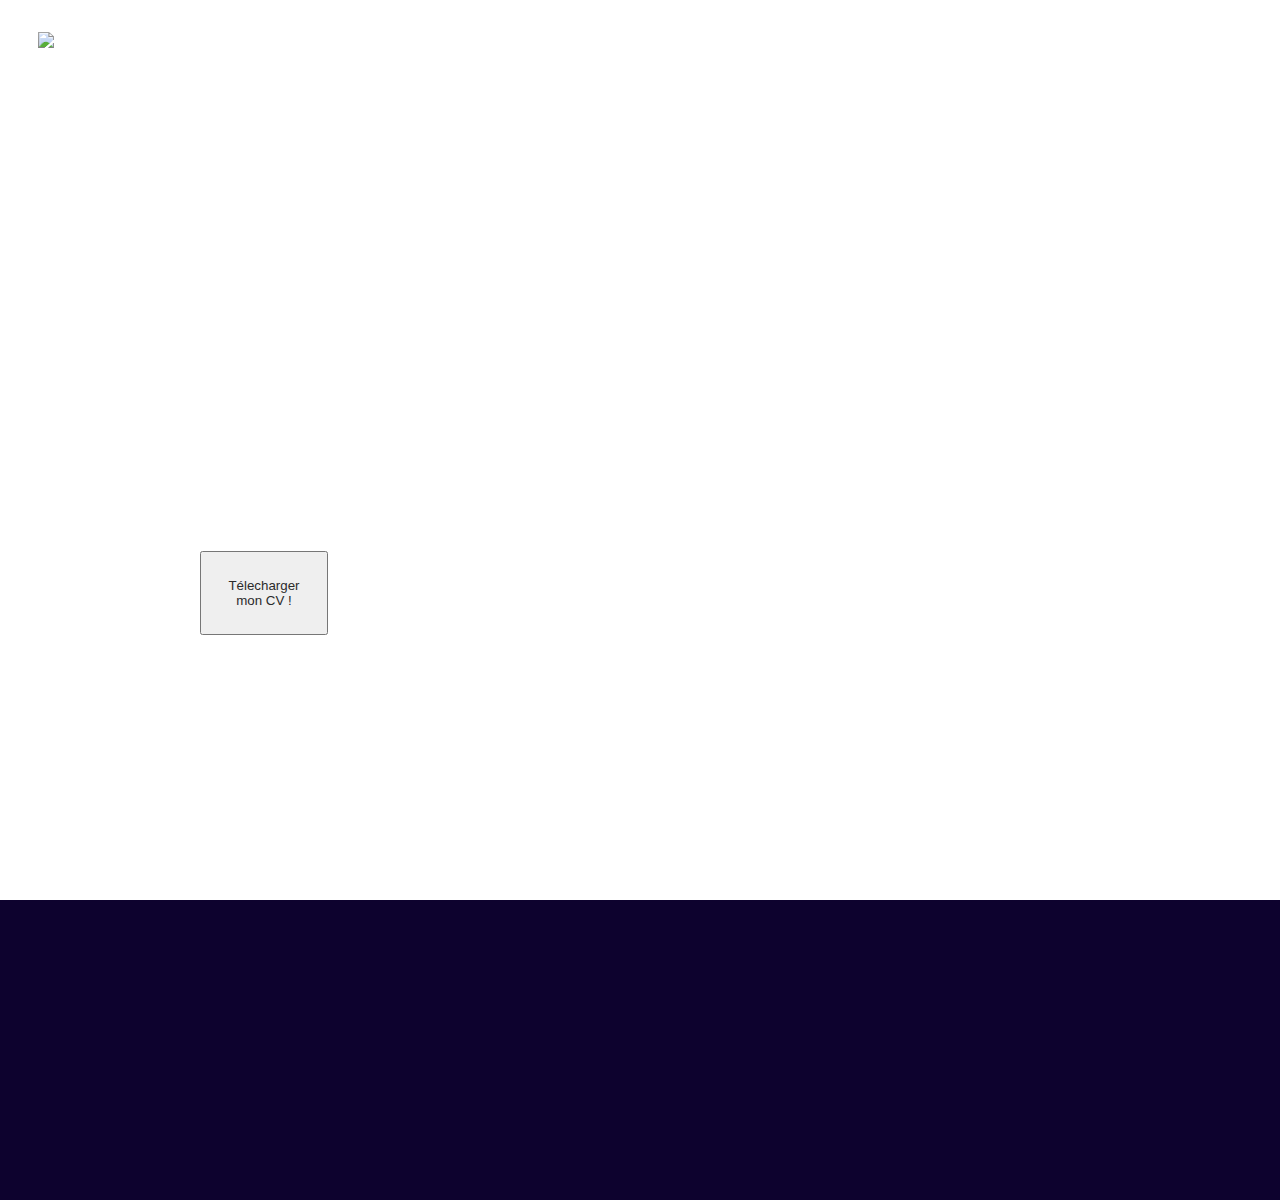
==== index.html @ 8dc13aeb "Premier commit création de la première section" ====
<!DOCTYPE html>
<html lang="en">
<head>
    <meta charset="UTF-8">
    <title>Namakan Portofolio</title>
    <link rel="stylesheet" href="style.css"/>
</head>
<body>
    <header>
        <nav class="navbar">
            <img src="Public/LogoName.svg" class="LOGO"> </a>
            <div class="navlink">
                <ul>
                    <li><a href="#" class="">Accueil</a></li>
                    <li><a href="#Competences" class="">Compétences</a></li>
                    <li><a href="#Parcours" class="">Parcours</a></li>
                    <li><a href="#" class="">Contact</a></li>

                </ul>

            </div>
            <img src="Public/suite.png" alt="menu hamb" class="menu-ham">
        </nav>
    </header>
    <div class="container">
        <div class="Presentation">
            <h2>Namakan</h2>
            <h1>MAGASSOUBA</h1>
            <p>Passionée par le Digital et le dessin, je suis vers les Web Design ou de communication
                    cela me permettrait de concilier mes deux vocations tout en acquérant de l’expérience
                    professionnelle.
            </p>
            <button> <a href="img/Cv design.pdf"> Télecharger mon CV !</a> </button>
        </div>
    </div>
    <div class="part2">

    </div>

</body>
</html>
---- style.css ----
@import url('https://fonts.googleapis.com/css2?family=Roboto:wght@100;300;400;500;700&display=swap');

@font-face {
    font-family: 'Adlinnaka';
    src: url('font/Adlinnaka-BoldDemo.woff2') format('woff2'),
    url('font/Adlinnaka-BoldDemo.woff') format('woff');
    font-weight: bold;
    font-style: normal;
    font-display: swap;
}

:root{
    font-size: 16px;
    scroll-behavior: smooth;
}


*{
    margin: 0;
    padding: 0;
    text-decoration: none;
    list-style: none;
    color:#2B2B2B;
}


/* BLOC DU HEADER */


header {
    width: 100vw;
}

.navbar	{

    padding: 18px;
    display: flex;
    align-items: center;
    justify-content: space-between;
    width: 100%;
    box-sizing: border-box;
    font-family: 'Roboto', sans-serif;
    position: fixed;

}

.navbar img {

    height: 4.5vh;
    margin-left: 20px;
}

.navbar a {
    color:white;
}

.navbar .navlink ul {
    display: flex;
    color: white;
    margin-right: 60px;
}


.navbar .navlink ul li {
    display: flex;
    margin: 25px;
    font-size: 1.01em;
}

.navbar .navlink ul li :hover {
    text-decoration: none;
    text-decoration:underline;
}


.navbar .menu-ham {
    display: none
}

@media screen and (max-width:1000px) {

    .navbar .menu-ham {
        display: block;
        width: 36px;
        height: 38px;
    }

    .navlink{
        display: none;
    }
}

.container {
    background-image:url("Public/Background.svg") ;
    background-size: cover;
    height: 100vh;
    width: 100vw;
}

.container .Presentation {
    display: flex;
    flex-direction: column;
    padding-top: 290px;
    padding-left: 200px;
}

.container .Presentation button{
    width: 10vw;
}


.container .Presentation h2{
    font-family: Futura ;
    font-weight: initial;
    font-size: 50px;
    color: white;

}

.container .Presentation h1{
    font-family: Adlinnaka ;
    font-size: 50px;
    color: white;
    margin-top: 10px;



}

.container .Presentation p{
    font-family: "Helvetica Neue";
    font-size: 20px;
    color: white;
    width:30vw ;
    text-align: justify;
    margin-top: 20px;
}

.container .Presentation button {
    padding: 25px;
}
.part2 {
    height: 300px;
    background-color: #0D022E;
}
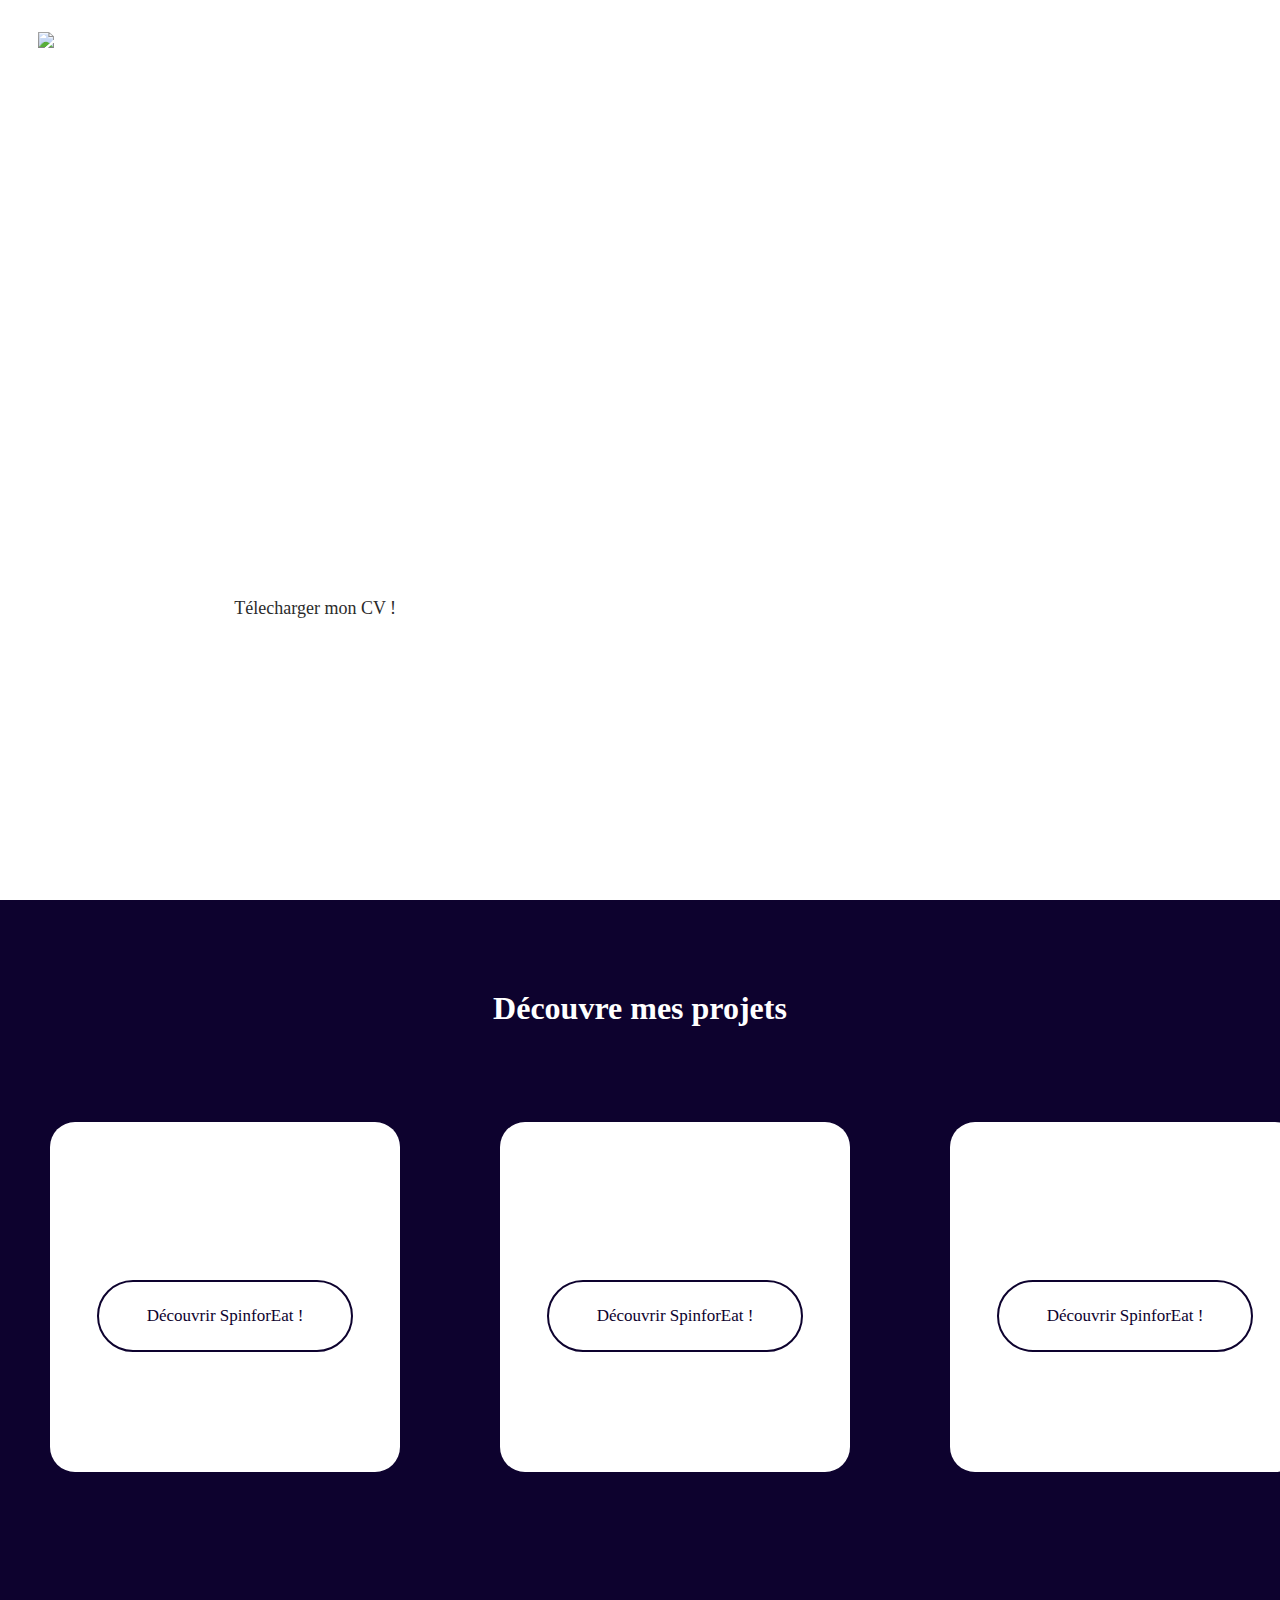
==== commit 0d3ee762: "Avancement de la section mes projets" ====
--- a/index.html
+++ b/index.html
@@ -15,7 +15,6 @@
                     <li><a href="#Competences" class="">Compétences</a></li>
                     <li><a href="#Parcours" class="">Parcours</a></li>
                     <li><a href="#" class="">Contact</a></li>
-
                 </ul>
 
             </div>
@@ -33,9 +32,47 @@
             <button> <a href="img/Cv design.pdf"> Télecharger mon CV !</a> </button>
         </div>
     </div>
-    <div class="part2">
+    <div class="Projet">
 
-    </div>
+        <h1>Découvre mes projets</h1>
+        <div class="listeProjet">
+
+            <div class="spinforeat">
+                <div class="case">
+                    <div class="img">
+                        <img src="Public/Spin.png" alt="">
+                    </div>
+                    <button> <a href="img/xx.pdf"> Découvrir SpinforEat !</a> </button>
+                </div>
+            </div>
+
+            <div class="spinforeat">
+                <div class="case">
+                    <div class="img">
+                        <img src="Public/Spin.png" alt="">
+                    </div>
+                    <button> <a href="img/xx.pdf"> Découvrir SpinforEat !</a> </button>
+                </div>
+            </div>
+
+            <div class="spinforeat">
+                <div class="case">
+                    <div class="img">
+                        <img src="Public/Spin.png" alt="">
+                    </div>
+                    <button> <a href="img/xx.pdf"> Découvrir SpinforEat !</a> </button>
+                </div>
+            </div>
+
+            <div class="spinforeat">
+                <div class="case">
+                    <div class="img">
+                        <img src="Public/Spin.png" alt="">
+                    </div>
+                    <button> <a href="img/xx.pdf"> Découvrir SpinforEat !</a> </button>
+                </div>
+            </div>
+        </div>
 
 </body>
 </html>--- a/style.css
+++ b/style.css
@@ -104,13 +104,10 @@
     padding-left: 200px;
 }
 
-.container .Presentation button{
-    width: 10vw;
-}
 
 
 .container .Presentation h2{
-    font-family: Futura ;
+    font-family: Futura-medium ;
     font-weight: initial;
     font-size: 50px;
     color: white;
@@ -123,8 +120,6 @@
     color: white;
     margin-top: 10px;
 
-
-
 }
 
 .container .Presentation p{
@@ -136,10 +131,82 @@
     margin-top: 20px;
 }
 
-.container .Presentation button {
+.container .Presentation button{
+    margin-top: 2%;
+    width: 18vw;
+    border-radius: 38px;
+    border: none;
     padding: 25px;
-}
-.part2 {
-    height: 300px;
+    font-size: 18px;
+    font-family: Futura-medium;
+    background-color: white;
+}
+
+.Projet {
+
+    height: 80vh;
     background-color: #0D022E;
+    display: flex;
+    flex-direction: column;
+    padding-top: 7%;
+}
+
+
+.Projet h1 {
+    display: flex;
+    align-self: center;
+    font-family: Adlinnaka;
+    color: white;
+    padding-bottom: 2%;
+}
+
+.Projet .listeProjet .spinforeat{
+
+    display: flex;
+    flex-direction: column;
+    justify-content: center;
+    padding-top: 20px;
+    margin: 50px;
+}
+
+.Projet .listeProjet .spinforeat img {
+    width: 130px;
+}
+
+.Projet .listeProjet .spinforeat .case{
+    display: flex;
+    flex-direction: column;
+    align-items: center;
+    justify-content: center;
+    width: 350px;
+    height:350px;
+    background-color: white;
+    border-radius: 25px;
+
+}
+
+.Projet .listeProjet .spinforeat button {
+    margin-top: 1%;
+    width: 20vw;
+    border-radius: 38px;
+    border: none;
+    padding: 12px;
+    height: 8vh;
+    font-size: 17px;
+    font-family: "Futura-medium";
+    border: solid 2px #0D022E;
+    background-color: transparent;
+    color: white;
+    margin-top: 20px;
+}
+
+.Projet  a {
+    color: #0D022E;
+}
+
+.Projet .listeProjet {
+    display: flex;
+    flex-direction: row;
+    overflow-x: scroll;
+
 }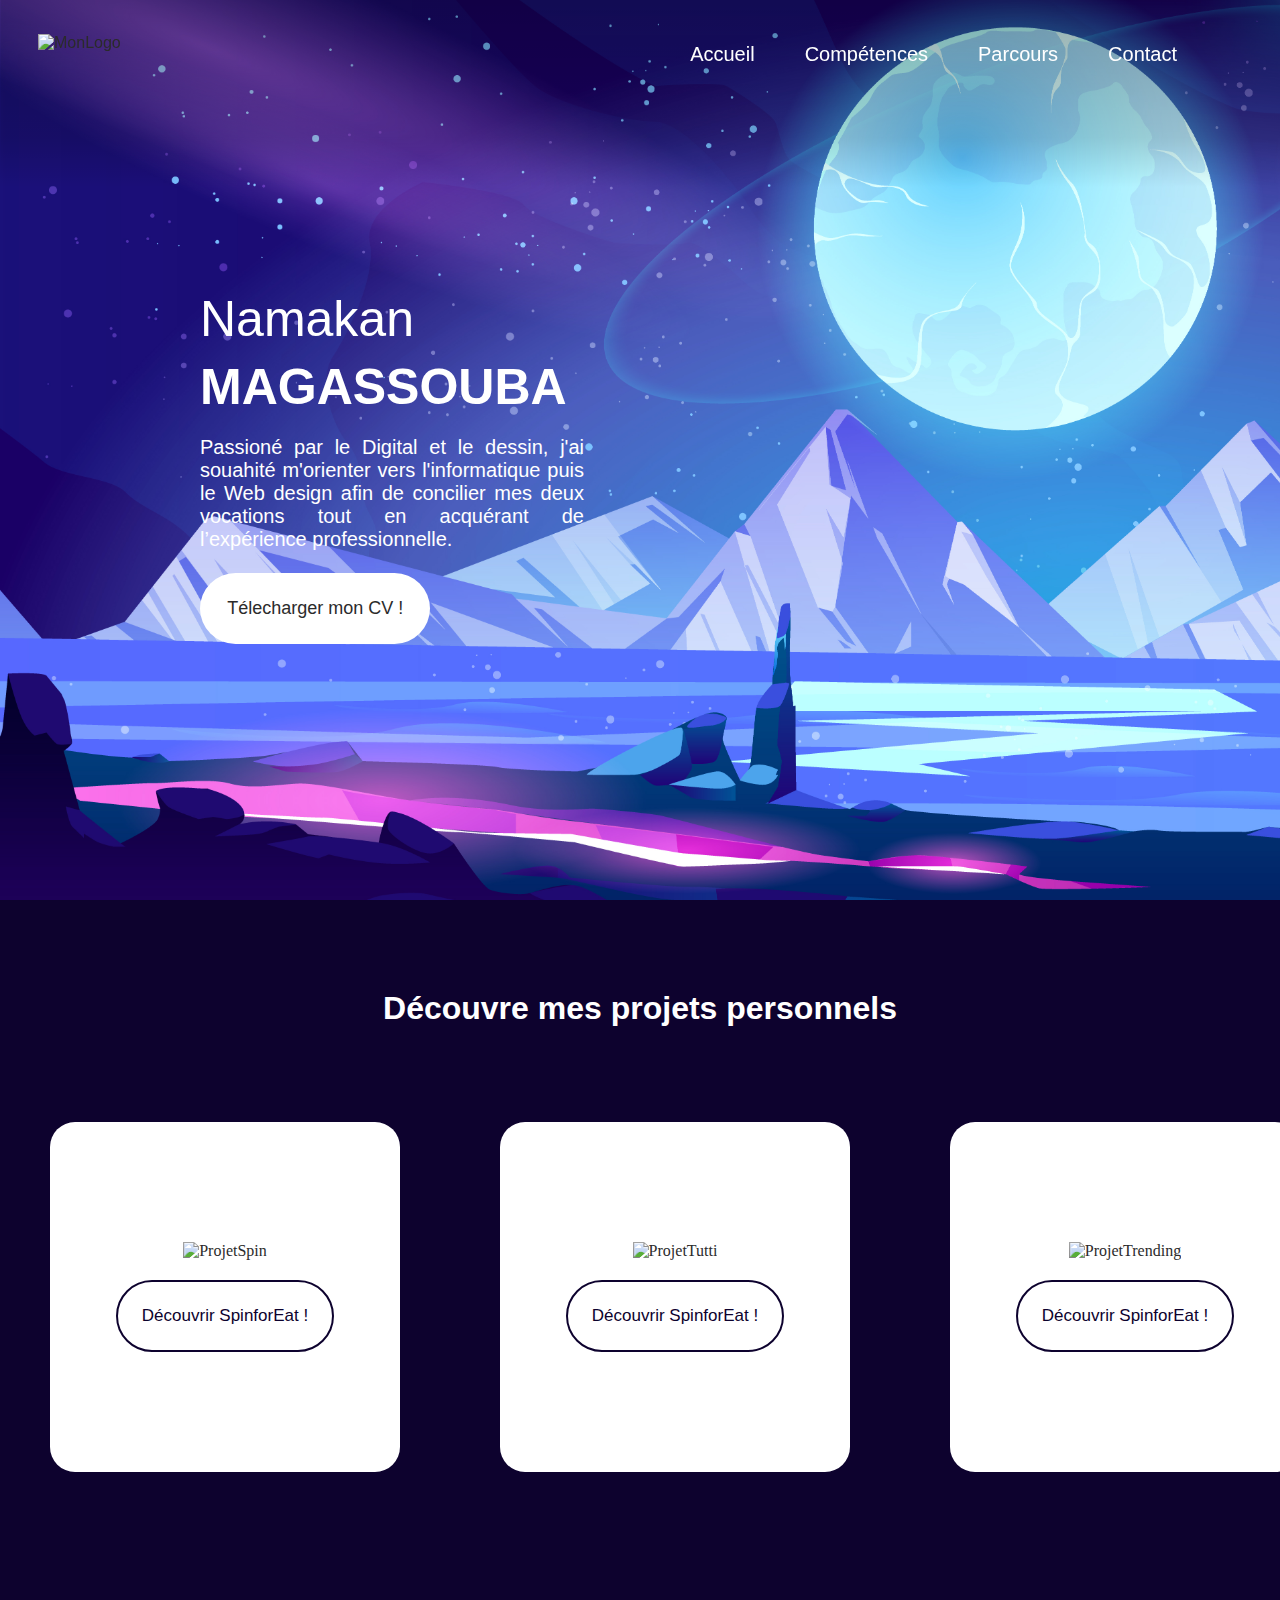
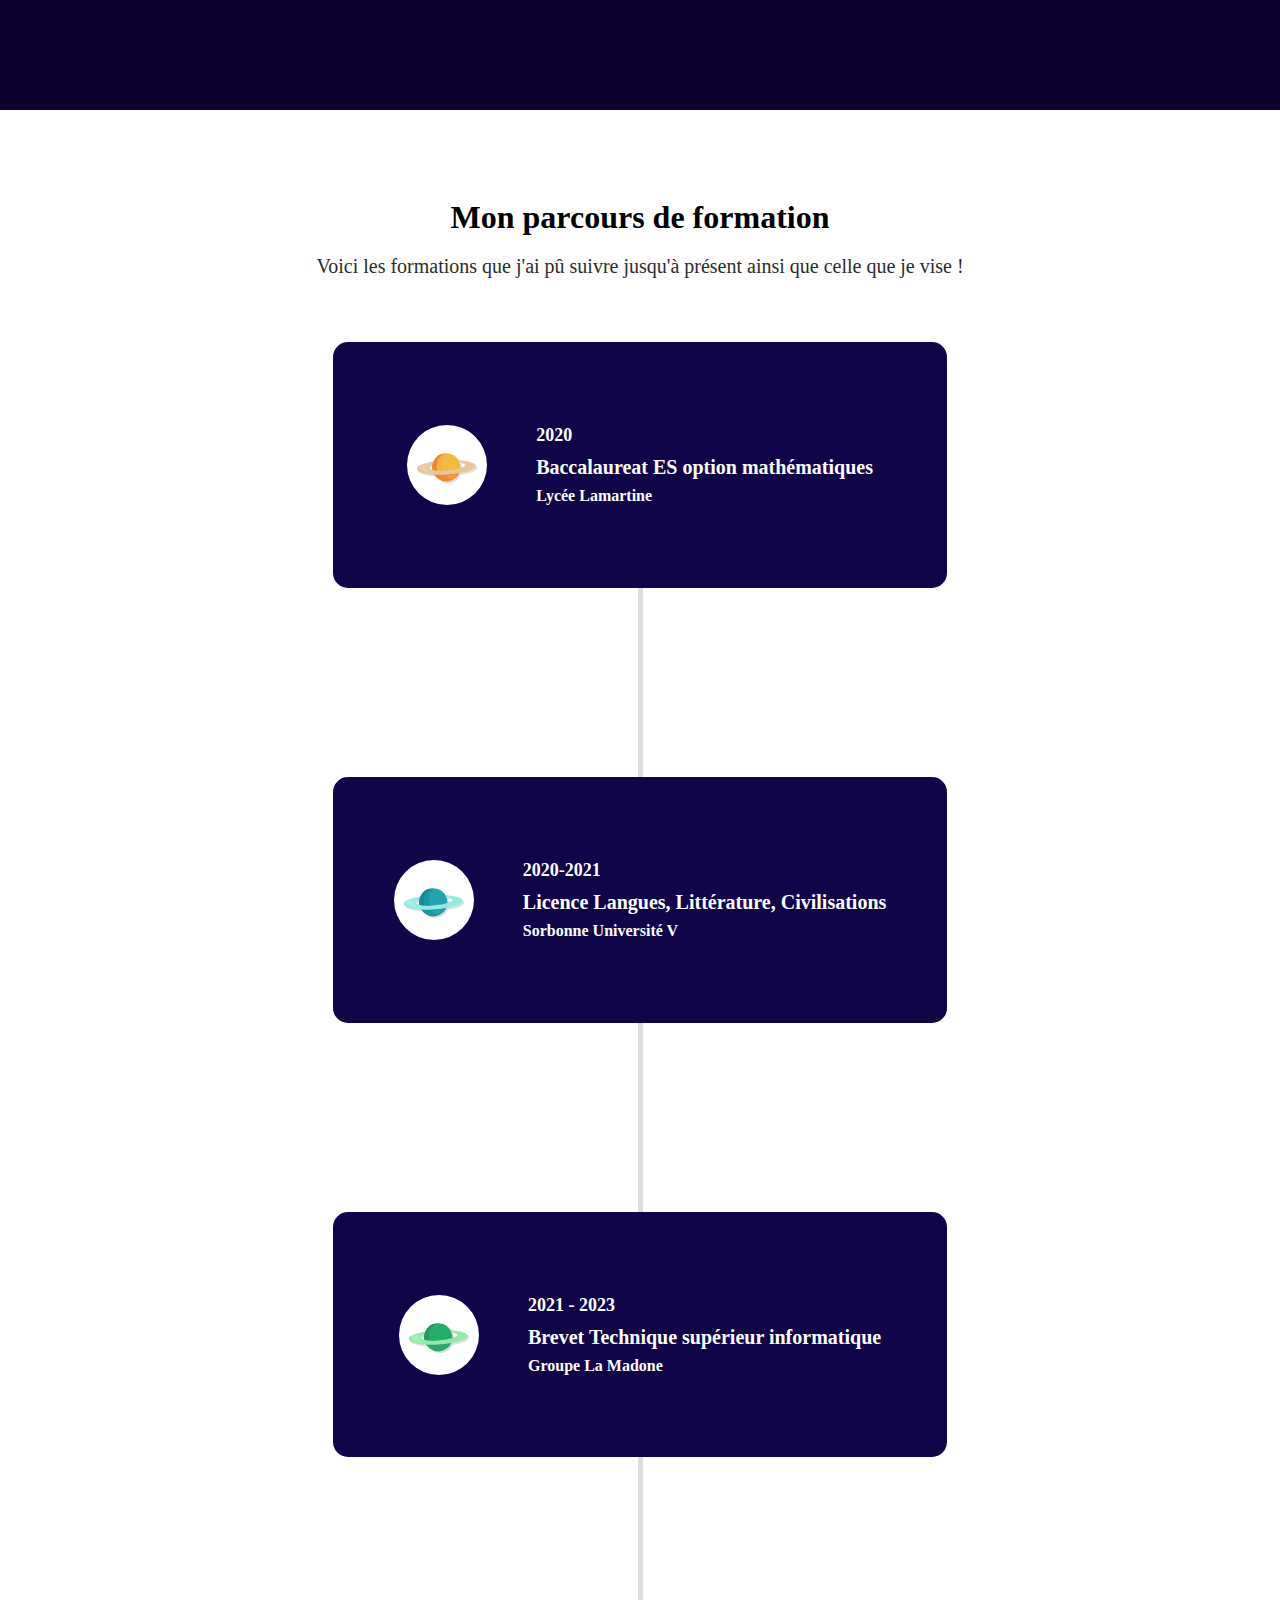
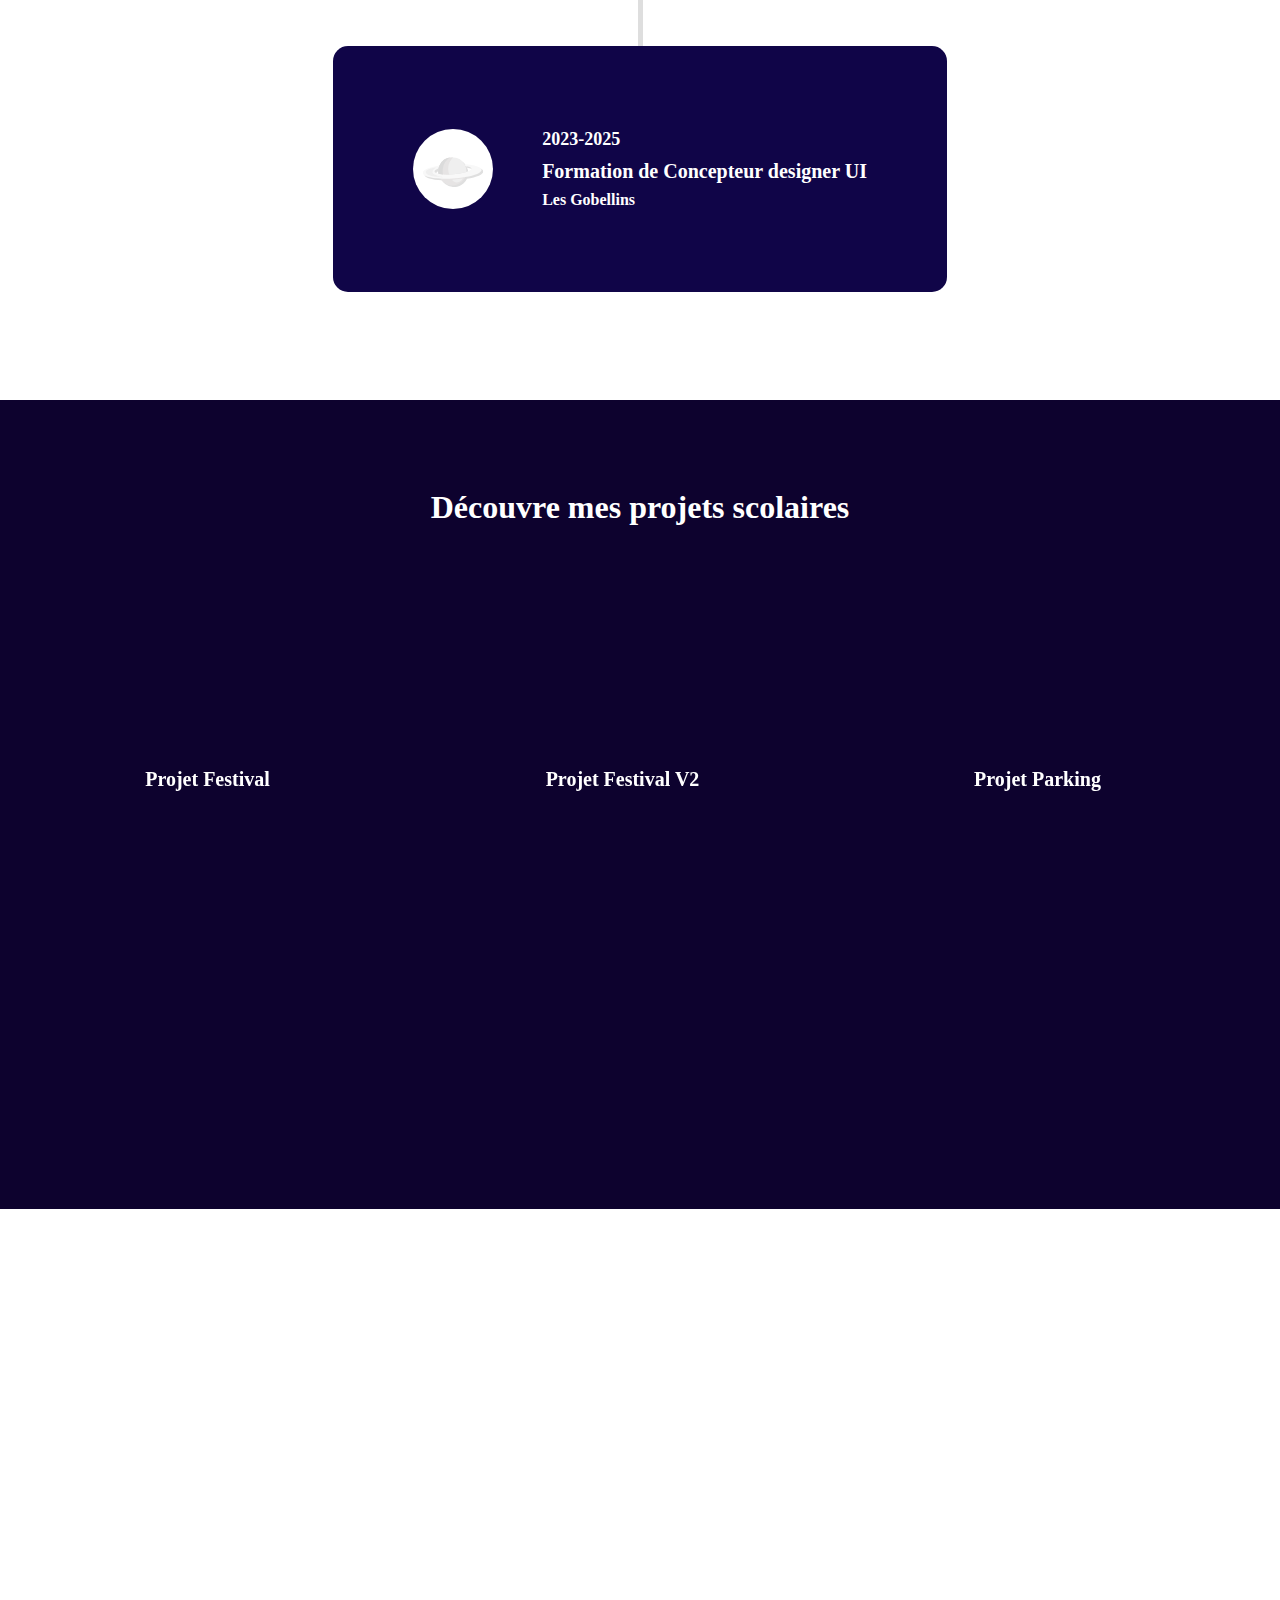
==== commit 5f489a36: "Creation section mes projets scolaires (bug header)" ====
--- a/index.html
+++ b/index.html
@@ -4,75 +4,189 @@
     <meta charset="UTF-8">
     <title>Namakan Portofolio</title>
     <link rel="stylesheet" href="style.css"/>
+    <link rel="icon" type="image/svg" href="Public/LogoOnglet.svg" />
+
 </head>
+
+
 <body>
     <header>
         <nav class="navbar">
-            <img src="Public/LogoName.svg" class="LOGO"> </a>
+            <img src="Public/LogoName.svg" class="LOGO" alt="MonLogo">
             <div class="navlink">
                 <ul>
                     <li><a href="#" class="">Accueil</a></li>
-                    <li><a href="#Competences" class="">Compétences</a></li>
+                    <li><a href="#" class="">Compétences</a></li>
                     <li><a href="#Parcours" class="">Parcours</a></li>
                     <li><a href="#" class="">Contact</a></li>
                 </ul>
 
             </div>
-            <img src="Public/suite.png" alt="menu hamb" class="menu-ham">
+            <img src="Public/Hamburger.svg" alt="menu hamb" class="menu-ham">
         </nav>
     </header>
+    <section class="banner"> </section>
+    <script type="text/javascript">
+    window.addEventListener("scroll",function(){
+        const header = document.querySelector("header");
+        header.classList.toggle("sticky",window.scrollY > 380)
+        })
+    </script>
     <div class="container">
         <div class="Presentation">
+
             <h2>Namakan</h2>
             <h1>MAGASSOUBA</h1>
-            <p>Passionée par le Digital et le dessin, je suis vers les Web Design ou de communication
-                    cela me permettrait de concilier mes deux vocations tout en acquérant de l’expérience
+            <p>Passioné par le Digital et le dessin, j'ai souahité m'orienter vers l'informatique puis le Web design
+                    afin de concilier mes deux vocations tout en acquérant de l’expérience
                     professionnelle.
             </p>
-            <button> <a href="img/Cv design.pdf"> Télecharger mon CV !</a> </button>
+            <button> <a href="#"> Télecharger mon CV !</a> </button>
         </div>
     </div>
     <div class="Projet">
 
-        <h1>Découvre mes projets</h1>
+        <h1>Découvre mes projets personnels</h1>
         <div class="listeProjet">
 
-            <div class="spinforeat">
+            <div class="whiteBox">
                 <div class="case">
                     <div class="img">
-                        <img src="Public/Spin.png" alt="">
+                        <img src="Public/Spin.png" alt="ProjetSpin">
                     </div>
-                    <button> <a href="img/xx.pdf"> Découvrir SpinforEat !</a> </button>
+                    <button onclick="window.location.href = 'https://spinforeat.com';"> Découvrir SpinforEat ! </button>
                 </div>
             </div>
 
-            <div class="spinforeat">
+            <div class="whiteBox">
                 <div class="case">
                     <div class="img">
-                        <img src="Public/Spin.png" alt="">
+                        <img src="Public/Spin.png" alt="ProjetTutti">
                     </div>
-                    <button> <a href="img/xx.pdf"> Découvrir SpinforEat !</a> </button>
+                    <button onclick="window.location.href = 'https://spinforeat.com';"> Découvrir SpinforEat ! </button>
                 </div>
             </div>
 
-            <div class="spinforeat">
+            <div class="whiteBox">
                 <div class="case">
                     <div class="img">
-                        <img src="Public/Spin.png" alt="">
+                        <img src="Public/Spin.png" alt="ProjetTrending">
                     </div>
-                    <button> <a href="img/xx.pdf"> Découvrir SpinforEat !</a> </button>
+                    <button onclick="window.location.href = 'https://spinforeat.com';"> Découvrir SpinforEat ! </button>
                 </div>
             </div>
 
-            <div class="spinforeat">
+            <div class="whiteBox">
                 <div class="case">
                     <div class="img">
-                        <img src="Public/Spin.png" alt="">
+                        <img src="Public/Spin.png" alt="ProjetOdifind">
                     </div>
-                    <button> <a href="img/xx.pdf"> Découvrir SpinforEat !</a> </button>
+                    <button onclick="window.location.href = 'https://spinforeat.com';"> Découvrir SpinforEat ! </button>
                 </div>
+            </div>
+
+            <div class="whiteBox">
+                <div class="case">
+                    <div class="img">
+                        <img src="Public/Spin.png" alt="ProjetOdifind">
+                    </div>
+                    <button onclick="window.location.href = 'https://spinforeat.com';"> Découvrir SpinforEat ! </button>
+                </div>
+            </div>
+
+
+        </div>
+    </div>
+
+    <div class="Parcours" id="Parcours">
+
+        <h1> Mon parcours de formation</h1>
+        <p> Voici les formations que j'ai pû suivre jusqu'à présent ainsi que celle que je vise !</p>
+
+        <div class="box">
+            <img src="Public/FormationA.svg" style="height: 80px" alt="BAC">
+            <div class="infos">
+                <h5>2020</h5>
+                <h3>Baccalaureat ES option mathématiques</h3>
+                <h4>Lycée Lamartine</h4>
             </div>
         </div>
 
+        <div class="ligne"></div>
+
+        <div class="box">
+            <img src="Public/FormationC.svg" style="height: 80px" alt="LLCER">
+            <div class="infos">
+                <h5>2020-2021</h5>
+                <h3>Licence Langues, Littérature, Civilisations</h3>
+                <h4>Sorbonne Université V</h4>
+            </div>
+        </div>
+
+        <div class="ligne"></div>
+
+        <div class="box">
+            <img src="Public/FormationB.svg" style="height: 80px" alt="SIO">
+            <div class="infos">
+                <h5>2021 - 2023</h5>
+                <h3>Brevet Technique supérieur informatique</h3>
+                <h4>Groupe La Madone</h4>
+            </div>
+        </div>
+
+        <div class="ligne"></div>
+
+        <div class="box">
+            <img src="Public/FormationD.svg" style="height: 80px" alt="Gobellins">
+            <div class="infos">
+                <h5>2023-2025</h5>
+                <h3>Formation de Concepteur designer UI</h3>
+                <h4>Les Gobellins</h4>
+            </div>
+        </div>
+
+    </div>
+
+    <div class="scolaire">
+
+            <h1>Découvre mes projets scolaires</h1>
+            <div class="listeProjetScolaire">
+
+                <div class="whiteBox">
+                    <div class="case">
+                        <h2>Projet Festival</h2>
+                    </div>
+                </div>
+
+                <div class="whiteBox">
+                    <div class="case">
+                        <h2>Projet Festival V2</h2>
+                    </div>
+                </div>
+
+                <div class="whiteBox">
+                    <div class="case">
+                        <h2>Projet Parking</h2>
+                    </div>
+                </div>
+
+                <div class="whiteBox">
+                    <div class="case">
+                        <h2>Projet Idea-Box</h2>
+                    </div>
+                </div>
+
+                <div class="whiteBox">
+                    <div class="case">
+                        <h2>Projet M2L</h2>
+                    </div>
+                </div>
+
+            </div>
+    </div>
+<div class="pap"></div>
+
+
+
 </body>
 </html>--- a/style.css
+++ b/style.css
@@ -14,21 +14,32 @@
     scroll-behavior: smooth;
 }
 
-
 *{
     margin: 0;
     padding: 0;
     text-decoration: none;
     list-style: none;
     color:#2B2B2B;
-}
-
-
-/* BLOC DU HEADER */
-
-
+
+}
+body {
+    cursor: url("Public/Pointer B.svg"),pointer;
+}
+
+button, a {
+    cursor: url("Public/Pointer C.svg"),pointer;
+}
 header {
     width: 100vw;
+}
+
+.sticky {
+    background-color: red;
+    height: 100px;
+
+}
+.banner {
+
 }
 
 .navbar	{
@@ -39,18 +50,19 @@
     justify-content: space-between;
     width: 100%;
     box-sizing: border-box;
-    font-family: 'Roboto', sans-serif;
+    font-family: 'Futura', sans-serif;
     position: fixed;
-
+    transition: 0.8s;
 }
 
 .navbar img {
-
     height: 4.5vh;
     margin-left: 20px;
 }
 
 .navbar a {
+    font-size: 20px;
+
     color:white;
 }
 
@@ -68,9 +80,37 @@
 }
 
 .navbar .navlink ul li :hover {
-    text-decoration: none;
-    text-decoration:underline;
-}
+
+}
+
+.sticky .navbar {
+    padding: 18px;
+    display: flex;
+    align-items: center;
+    justify-content: space-between;
+    width: 100%;
+    box-sizing: border-box;
+    font-family: 'Futura', sans-serif;
+    position: fixed;
+    transition: 0.8s;
+    background-color: #070e21;
+    z-index: 1;
+
+
+}
+
+.sticky .navbar a {
+    font-size: 20px;
+    transition: 0.9s;
+}
+
+.sticky .navbar img {
+
+    height: 4.5vh;
+    margin-left: 20px;
+}
+
+/* MENU POUR TELEPHONE */
 
 
 .navbar .menu-ham {
@@ -91,10 +131,12 @@
 }
 
 .container {
-    background-image:url("Public/Background.svg") ;
+    background-image:url("Public/Background2(bis).svg") ;
     background-size: cover;
     height: 100vh;
     width: 100vw;
+
+
 }
 
 .container .Presentation {
@@ -107,7 +149,7 @@
 
 
 .container .Presentation h2{
-    font-family: Futura-medium ;
+    font-family: Futura-medium, sans-serif ;
     font-weight: initial;
     font-size: 50px;
     color: white;
@@ -115,7 +157,7 @@
 }
 
 .container .Presentation h1{
-    font-family: Adlinnaka ;
+    font-family: 'Adlinnaka',sans-serif ;
     font-size: 50px;
     color: white;
     margin-top: 10px;
@@ -123,7 +165,7 @@
 }
 
 .container .Presentation p{
-    font-family: "Helvetica Neue";
+    font-family: "Helvetica Neue",sans-serif;
     font-size: 20px;
     color: white;
     width:30vw ;
@@ -138,7 +180,7 @@
     border: none;
     padding: 25px;
     font-size: 18px;
-    font-family: Futura-medium;
+    font-family: Futura-medium,sans-serif;
     background-color: white;
 }
 
@@ -155,12 +197,23 @@
 .Projet h1 {
     display: flex;
     align-self: center;
-    font-family: Adlinnaka;
+    font-family: Adlinnaka,sans-serif;
     color: white;
     padding-bottom: 2%;
 }
 
-.Projet .listeProjet .spinforeat{
+.Projet  a {
+    color: #0D022E;
+}
+
+.Projet .listeProjet {
+    display: flex;
+    flex-direction: row;
+    overflow-x: scroll;
+}
+
+
+.Projet .listeProjet .whiteBox{
 
     display: flex;
     flex-direction: column;
@@ -169,11 +222,11 @@
     margin: 50px;
 }
 
-.Projet .listeProjet .spinforeat img {
+.Projet .listeProjet .whiteBox img {
     width: 130px;
 }
 
-.Projet .listeProjet .spinforeat .case{
+.Projet .listeProjet .whiteBox .case{
     display: flex;
     flex-direction: column;
     align-items: center;
@@ -182,31 +235,174 @@
     height:350px;
     background-color: white;
     border-radius: 25px;
-
-}
-
-.Projet .listeProjet .spinforeat button {
-    margin-top: 1%;
-    width: 20vw;
+}
+
+.Projet .listeProjet .whiteBox .case button {
+
+    width: 17vw;
     border-radius: 38px;
-    border: none;
-    padding: 12px;
     height: 8vh;
     font-size: 17px;
-    font-family: "Futura-medium";
+    font-family: "Futura-medium",sans-serif;
     border: solid 2px #0D022E;
     background-color: transparent;
-    color: white;
+    color: #0D022E;
     margin-top: 20px;
-}
-
-.Projet  a {
+    transition-timing-function: ease-out;
+    transition: color 0.6s;
+
+}
+
+.Projet .listeProjet .whiteBox .case button:hover {
+    background-color: #0D022E;
+    transition: 0.6s;
+    width: 300px;
+    color: white;
+}
+
+
+
+.Parcours {
+    display: flex;
+    flex-direction: column;
+    align-items: center;
+    justify-items: center;
+    height: 210vh;
+    background-color: white;
+}
+
+.Parcours h1 {
+
+    align-self: center;
+    font-family: Adlinnaka;
+    color: black;
+    padding-top: 7%;
+}
+
+.Parcours p {
+    font-size: 20px;
+    font-family: "Helvetica Neue";
+    padding-top: 1.5%;
+    padding-bottom: 5%;
+}
+
+
+.Parcours img {
+
+    padding-right: 8%;
+}
+
+.Parcours .box {
+    display: flex;
+    flex-direction: row;
+    align-items: center;
+    justify-content: center;
+    width: 48vw;
+    height: 13%;
+    background-color: #100548;
+    border-radius: 15px;
+}
+
+.Parcours .box:hover {
+   background-color: #4658A3;
+}
+
+.Parcours .box h5 {
+   font-family: Adlinnaka;
+    font-size: 18px;
+    padding-bottom: 10px;
+    color: white;
+}
+
+.Parcours .box h3 {
+    font-family: Adlinnaka;
+    font-size: 20px;
+    color: white;
+    padding-bottom: 8px;
+}
+
+.Parcours .box h4 {
+    font-family: "helvetica Neue";
+    font-size: 16px;
+    color: white;
+}
+
+.Parcours .ligne {
+    width: 5px;
+    height: 10%;
+    background-color: #dedede;
+}
+
+.scolaire {
+
+    height: 80vh;
+    background-color: #0D022E;
+    display: flex;
+    flex-direction: column;
+    padding-top: 7%;
+}
+
+
+.scolaire h1 {
+    display: flex;
+    align-self: center;
+    font-family: Adlinnaka;
+    color: white;
+    padding-bottom: 2%;
+}
+
+.scolaire  a {
     color: #0D022E;
 }
 
-.Projet .listeProjet {
+.scolaire .listeProjetScolaire {
     display: flex;
     flex-direction: row;
     overflow-x: scroll;
-
+}
+
+
+.scolaire .listeProjetScolaire .whiteBox{
+
+    display: flex;
+    flex-direction: column;
+    justify-content: center;
+    padding-top: 20px;
+    margin: 50px;
+}
+
+
+
+.scolaire .listeProjetScolaire .whiteBox .case{
+    display: flex;
+    flex-direction: column;
+    align-items: center;
+    justify-content: center;
+    width: 315px;
+    height:315px;
+    background-image: url("Public/Background.svg");
+    border-radius: 100%;
+}
+
+.scolaire .listeProjetScolaire .whiteBox h2{
+    font-size: 20px;
+    color: white;
+    font-family:Futura;
+}
+
+.scolaire .listeProjetScolaire .whiteBox {
+    filter: grayscale(100%);
+    z-index: 2;
+
+}
+
+.scolaire .listeProjetScolaire :hover {
+    cursor: url("Public/Pointer C.svg"),pointer;
+    transition: 0.6s;
+    filter: none;
+    webkit-filter: grayscale(0);
+}
+
+.pap{
+    height: 1000px;
 }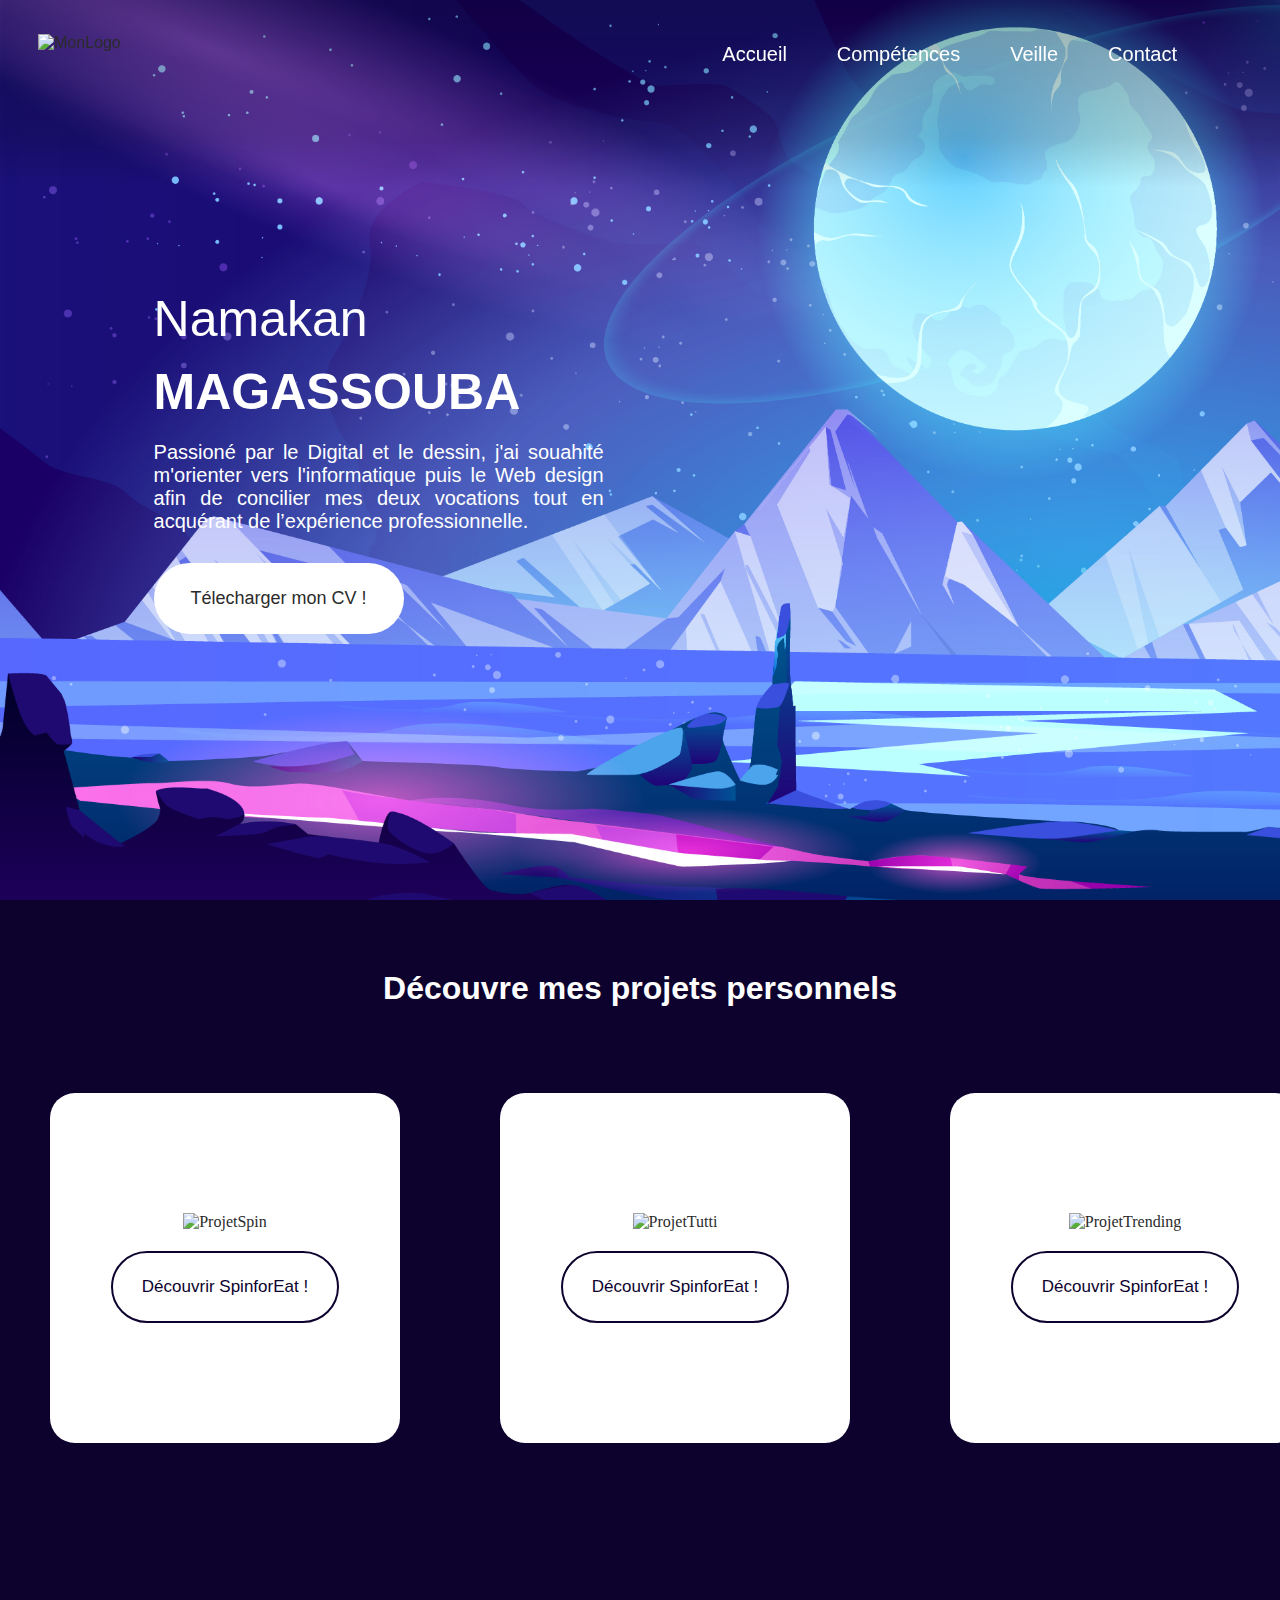
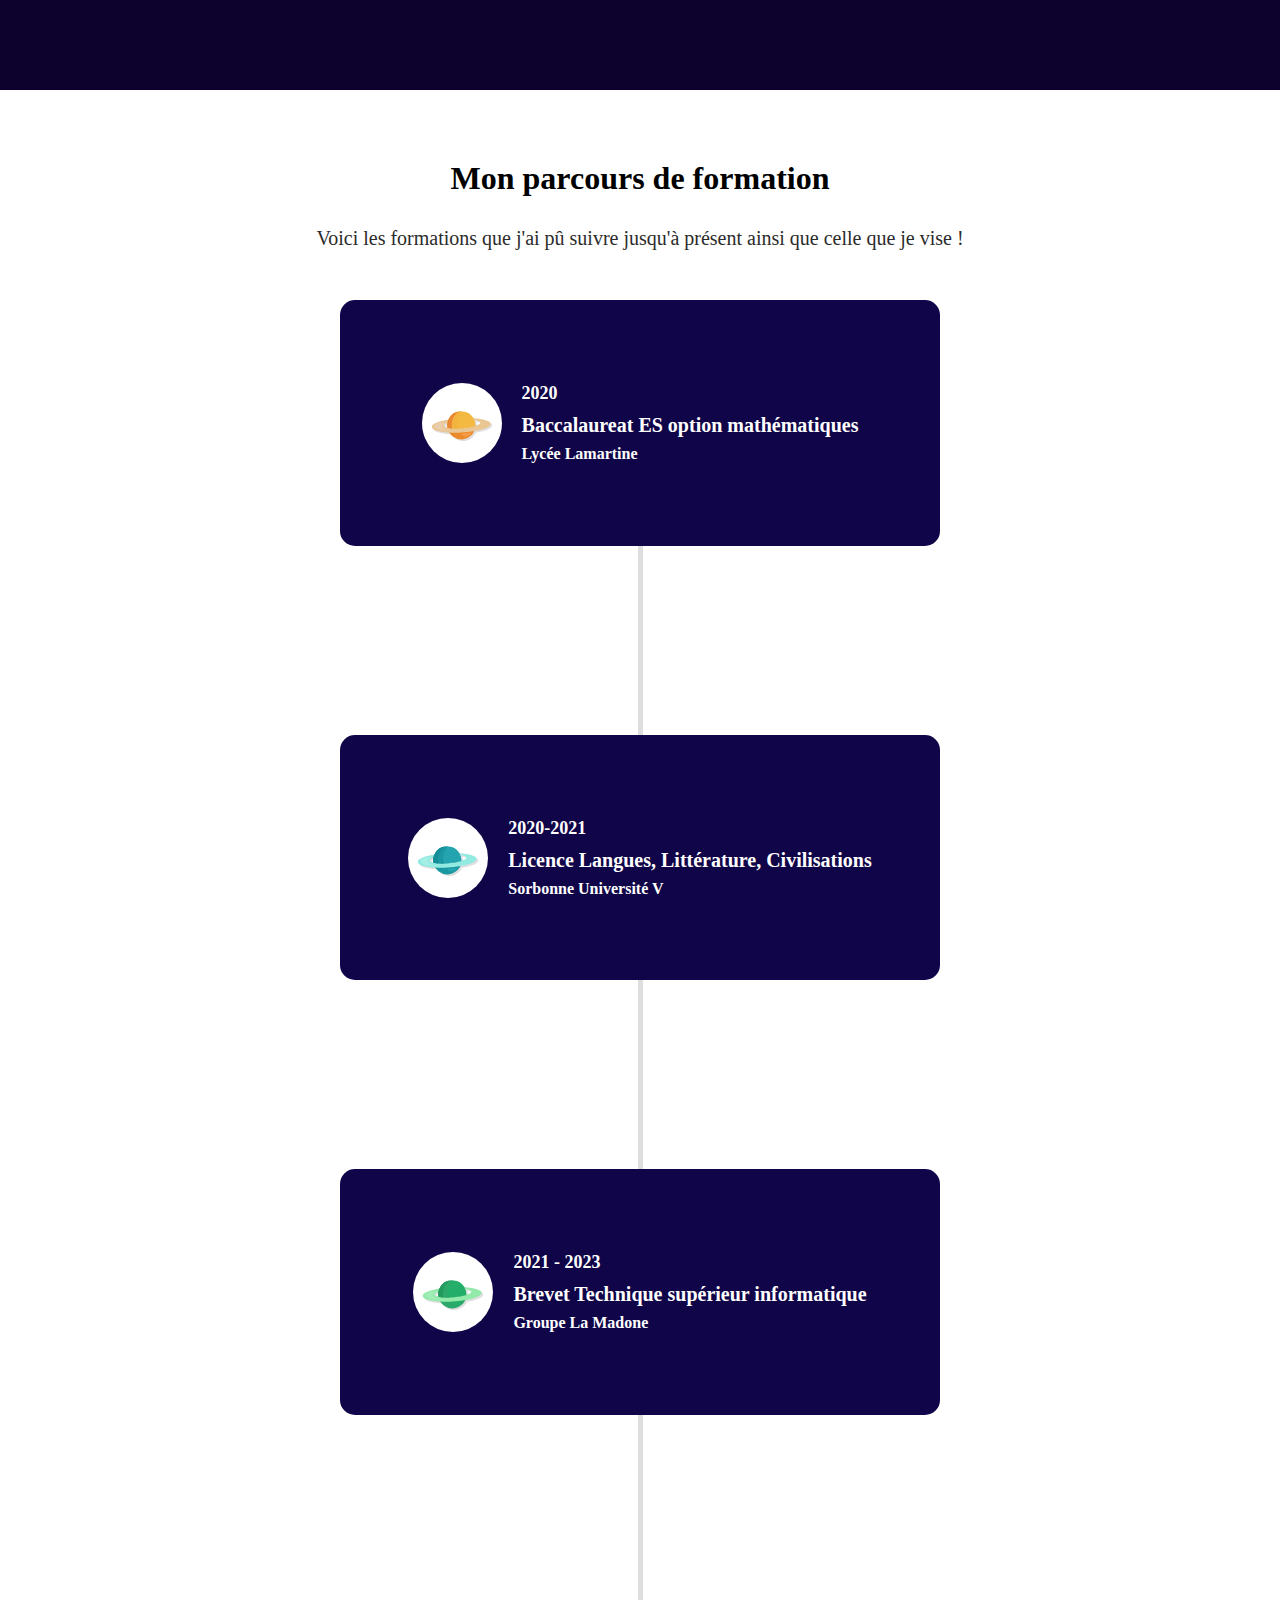
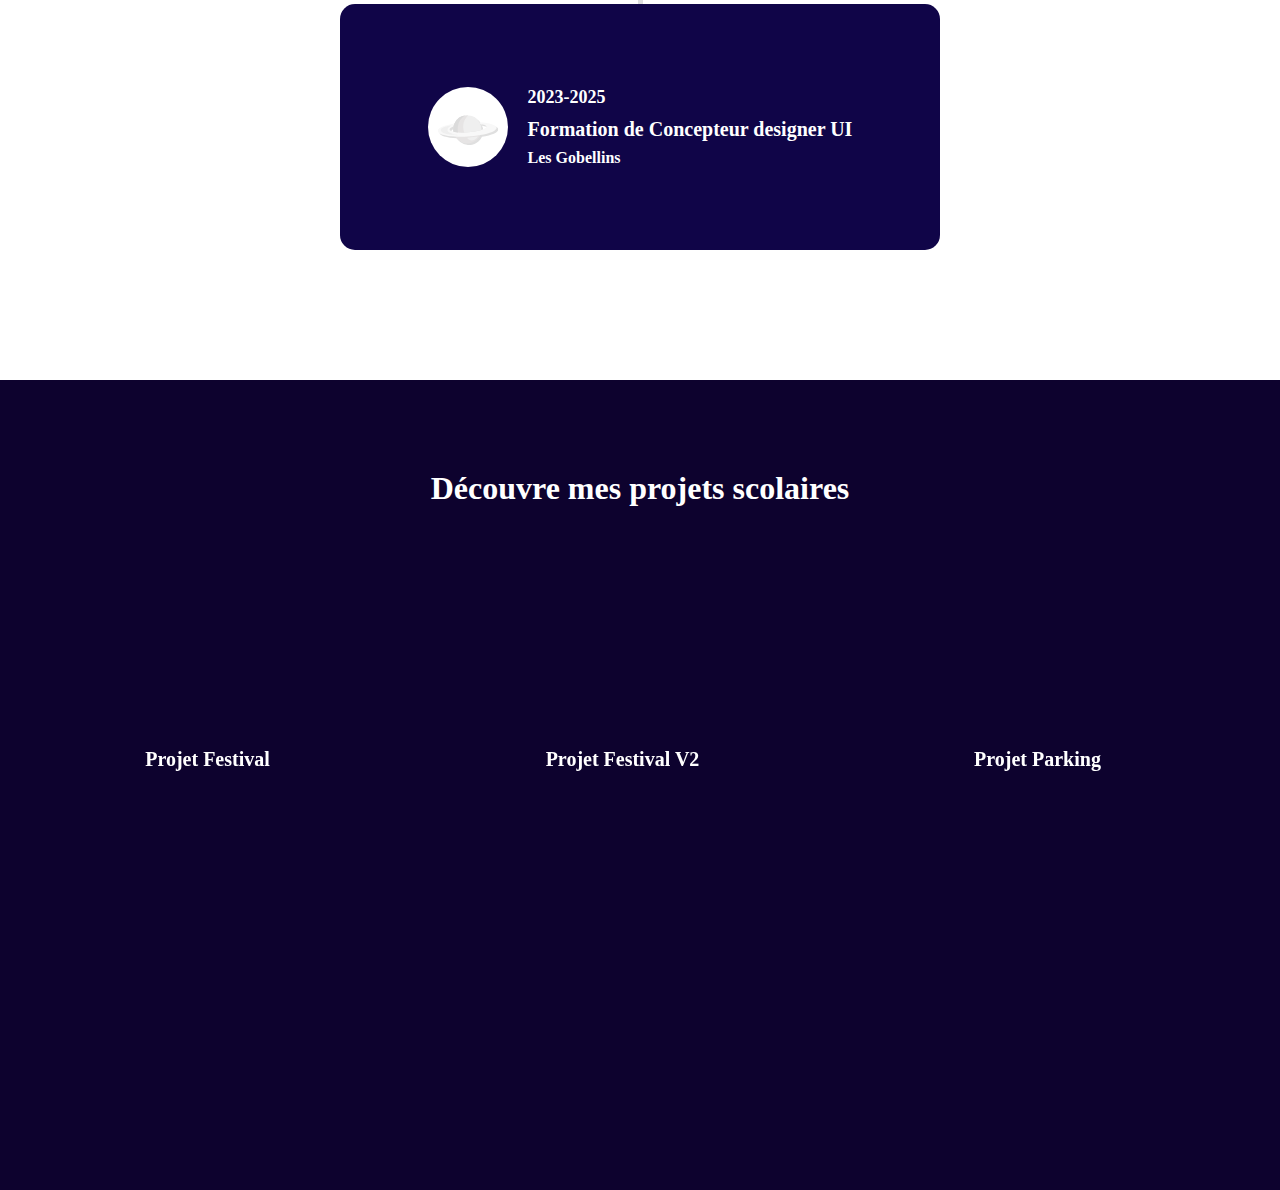
==== commit f13be764: "Mise à jour veille" ====
--- a/index.html
+++ b/index.html
@@ -12,12 +12,12 @@
 <body>
     <header>
         <nav class="navbar">
-            <img src="Public/LogoName.svg" class="LOGO" alt="MonLogo">
+             <img src="Public/LogoName.svg" class="LOGO" alt="MonLogo">
             <div class="navlink">
                 <ul>
-                    <li><a href="#" class="">Accueil</a></li>
-                    <li><a href="#" class="">Compétences</a></li>
-                    <li><a href="#Parcours" class="">Parcours</a></li>
+                    <li><a href="index.html" class="">Accueil</a></li>
+                    <li><a href="Competences.html" class="">Compétences</a></li>
+                    <li><a href="Veille.html" class="">Veille</a></li>
                     <li><a href="#" class="">Contact</a></li>
                 </ul>
 
@@ -41,7 +41,7 @@
                     afin de concilier mes deux vocations tout en acquérant de l’expérience
                     professionnelle.
             </p>
-            <button> <a href="#"> Télecharger mon CV !</a> </button>
+            <button> <a href="Public/Cv%20design.pdf"> Télecharger mon CV !</a> </button>
         </div>
     </div>
     <div class="Projet">
@@ -54,7 +54,7 @@
                     <div class="img">
                         <img src="Public/Spin.png" alt="ProjetSpin">
                     </div>
-                    <button onclick="window.location.href = 'https://spinforeat.com';"> Découvrir SpinforEat ! </button>
+                    <button onclick="window.location.href = 'Spinforeat.html';"> Découvrir SpinforEat ! </button>
                 </div>
             </div>
 
@@ -154,33 +154,33 @@
 
                 <div class="whiteBox">
                     <div class="case">
-                        <h2>Projet Festival</h2>
+                        <h2><a href="Festival.html">Projet Festival</a></h2>
                     </div>
                 </div>
 
                 <div class="whiteBox">
                     <div class="case">
-                        <h2>Projet Festival V2</h2>
+                        <h2><a href="Festival.html">Projet Festival V2</a></h2>
                     </div>
                 </div>
 
                 <div class="whiteBox">
                     <div class="case">
-                        <h2>Projet Parking</h2>
+                        <h2><a href="Parking.html">Projet Parking</a></h2>
                     </div>
                 </div>
 
                 <div class="whiteBox">
                     <div class="case">
-                        <h2>Projet Idea-Box</h2>
+                        <h2><a href="Deploiement.html">Projet Déploiement</a></h2>
+                    </div>
+                </div>
+                <div class="whiteBox">
+                    <div class="case">
+                        <h2><a href="Deploiement.html">Projet Déploiement</a></h2>
                     </div>
                 </div>
 
-                <div class="whiteBox">
-                    <div class="case">
-                        <h2>Projet M2L</h2>
-                    </div>
-                </div>
 
             </div>
     </div>
--- a/style.css
+++ b/style.css
@@ -23,7 +23,13 @@
 
 }
 body {
-    cursor: url("Public/Pointer B.svg"),pointer;
+    cursor: url("Public/Pointer B.svg"), pointer;
+    background-image: url("Public/Background2(bis).svg");
+    background-size: cover;
+    height: 100vh;
+    width: 100vw;
+    background-attachment: fixed;
+
 }
 
 button, a {
@@ -50,8 +56,8 @@
     justify-content: space-between;
     width: 100%;
     box-sizing: border-box;
+    position: fixed;
     font-family: 'Futura', sans-serif;
-    position: fixed;
     transition: 0.8s;
 }
 
@@ -110,7 +116,7 @@
     margin-left: 20px;
 }
 
-/* MENU POUR TELEPHONE */
+/* MENU POUR TELEPHONE  */
 
 
 .navbar .menu-ham {
@@ -123,12 +129,28 @@
         display: block;
         width: 36px;
         height: 38px;
+        padding-right: 20px;
     }
 
     .navlink{
         display: none;
     }
-}
+
+}
+
+
+
+/* ======== CSS DE LA PAGE D'ACCUEIL ======= */
+
+
+@media screen and (max-width: 1000px) {
+    .container p{
+        display: flex;
+        /*width: 60vw !important;*/
+        text-align: left;
+    }
+}
+
 
 .container {
     background-image:url("Public/Background2(bis).svg") ;
@@ -136,14 +158,12 @@
     height: 100vh;
     width: 100vw;
 
-
-}
-
+}
 .container .Presentation {
     display: flex;
     flex-direction: column;
     padding-top: 290px;
-    padding-left: 200px;
+    padding-left: 12%;
 }
 
 
@@ -160,7 +180,7 @@
     font-family: 'Adlinnaka',sans-serif ;
     font-size: 50px;
     color: white;
-    margin-top: 10px;
+    margin-top: 15px;
 
 }
 
@@ -168,14 +188,14 @@
     font-family: "Helvetica Neue",sans-serif;
     font-size: 20px;
     color: white;
-    width:30vw ;
+    width:450px ;
     text-align: justify;
     margin-top: 20px;
 }
 
 .container .Presentation button{
-    margin-top: 2%;
-    width: 18vw;
+    margin-top: 30px;
+    width: 250px;
     border-radius: 38px;
     border: none;
     padding: 25px;
@@ -183,6 +203,15 @@
     font-family: Futura-medium,sans-serif;
     background-color: white;
 }
+/*MES PROJETS PERSONNELS*/
+
+@media screen and (max-width: 700px) {
+
+    .Projet h1 {
+        font-size: 26px;
+    }
+
+}
 
 .Projet {
 
@@ -190,7 +219,7 @@
     background-color: #0D022E;
     display: flex;
     flex-direction: column;
-    padding-top: 7%;
+    padding-top: 70px;
 }
 
 
@@ -199,7 +228,7 @@
     align-self: center;
     font-family: Adlinnaka,sans-serif;
     color: white;
-    padding-bottom: 2%;
+    padding-bottom: 20px;
 }
 
 .Projet  a {
@@ -218,7 +247,7 @@
     display: flex;
     flex-direction: column;
     justify-content: center;
-    padding-top: 20px;
+    padding-top: 16px;
     margin: 50px;
 }
 
@@ -239,7 +268,7 @@
 
 .Projet .listeProjet .whiteBox .case button {
 
-    width: 17vw;
+    width: 65%;
     border-radius: 38px;
     height: 8vh;
     font-size: 17px;
@@ -256,8 +285,45 @@
 .Projet .listeProjet .whiteBox .case button:hover {
     background-color: #0D022E;
     transition: 0.6s;
-    width: 300px;
-    color: white;
+    width: 72%;
+    color: white;
+}
+
+/*PARCOURS CSS*/
+
+@media screen and (max-width: 700px) {
+
+    .Projet h1 {
+        font-size: 26px;
+    }
+
+}
+
+@media screen and (max-width: 900px) {
+
+    .Parcours p{
+        text-align: center;
+        margin-left: 50px;
+        margin-right: 50px;
+    }
+
+    .Parcours .box {
+    width: 70% !important;
+    }
+
+
+    .Parcours .infos {
+        margin-left: 20px;
+        margin-right: 50px;
+    }
+
+    .Parcours h3{
+        font-size: 18px !important;
+    }
+
+    .Parcours img {
+        margin-left: 7% !important;
+    }
 }
 
 
@@ -276,20 +342,19 @@
     align-self: center;
     font-family: Adlinnaka;
     color: black;
-    padding-top: 7%;
+    padding-top: 70px;
 }
 
 .Parcours p {
     font-size: 20px;
     font-family: "Helvetica Neue";
-    padding-top: 1.5%;
-    padding-bottom: 5%;
+    padding-top: 30px;
+    padding-bottom: 50px;
 }
 
 
 .Parcours img {
-
-    padding-right: 8%;
+    margin-right: 20px;
 }
 
 .Parcours .box {
@@ -297,7 +362,7 @@
     flex-direction: row;
     align-items: center;
     justify-content: center;
-    width: 48vw;
+    width: 600px;
     height: 13%;
     background-color: #100548;
     border-radius: 15px;
@@ -352,7 +417,7 @@
 }
 
 .scolaire  a {
-    color: #0D022E;
+    color: #ffffff;
 }
 
 .scolaire .listeProjetScolaire {
@@ -403,6 +468,93 @@
     webkit-filter: grayscale(0);
 }
 
-.pap{
-    height: 1000px;
-}+
+/*====== PAGE 2 ======*/
+
+.sep {
+    padding-bottom: 200px;
+}
+.container2{
+    padding-top: 40px;
+    height: 2980px;
+    margin-right: 150px;
+    margin-left: 150px;
+    background-color: white;
+    border-radius: 20px;
+}
+.box button{
+    display: flex;
+    flex-direction: row;
+    align-items: flex-start;
+    padding: 2%;
+    background-color: transparent;
+    border-radius: 100px;
+    border: solid 3px #100548;
+
+
+}
+
+.box a {
+
+    color: #100548;
+    font-size: 20px;
+    font-family: Adlinnaka;
+}
+
+.container2 {
+    height: auto
+;
+}
+.container2 .box{
+    display: flex;
+    flex-direction: column;
+    align-items: center;
+}
+
+.container2 .box .image img {
+
+    background-size: 100%;
+    margin-top: 28px;
+    width: 70vw;
+    border-radius: 20px;
+    box-shadow: 2px 2px 10px #cecece;
+
+}
+
+.container2 .box h1 {
+    display: flex;
+    align-self: flex-start;
+    margin-left: 100px;
+    font-family: Adlinnaka;
+    font-size: 30px;
+    padding-top: 80px;
+}
+
+.container2 .box p {
+    font-family: "Helvetica Neue";
+    padding-top: 25px;
+    margin-left: 100px;
+    margin-right: 100px;
+    font-size: 20px;
+    text-align: justify;
+
+}
+
+.container2 .box h3 {
+    display: flex;
+    align-self: flex-start;
+    margin-left: 100px;
+    font-family: Adlinnaka;
+    padding-top: 50px;
+    font-size: 22px;
+    text-align: left;
+}
+
+.container2 .box .presentation img {
+    display: flex;
+    flex-direction: column;
+    padding-top: 20px;
+    height: 500px;
+    margin: 50px;
+}
+/*CSS ALTERNATIF*/
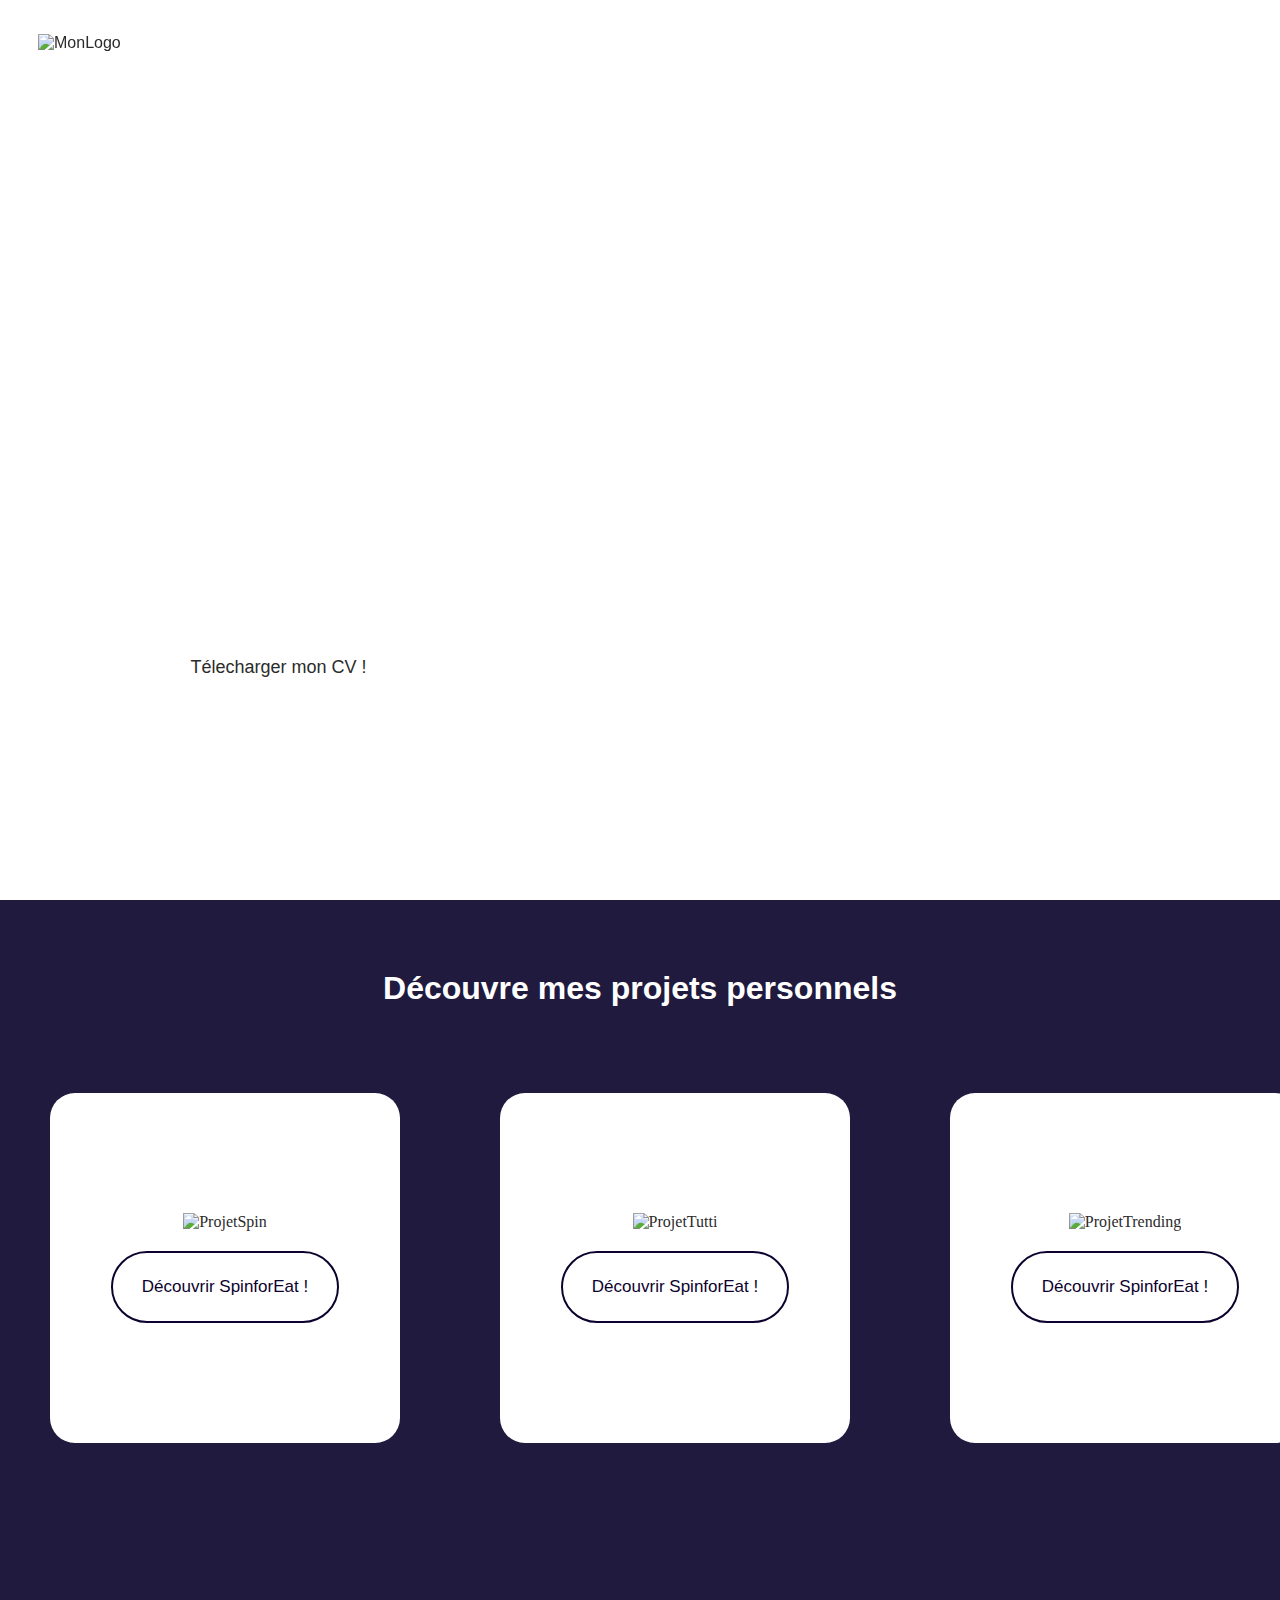
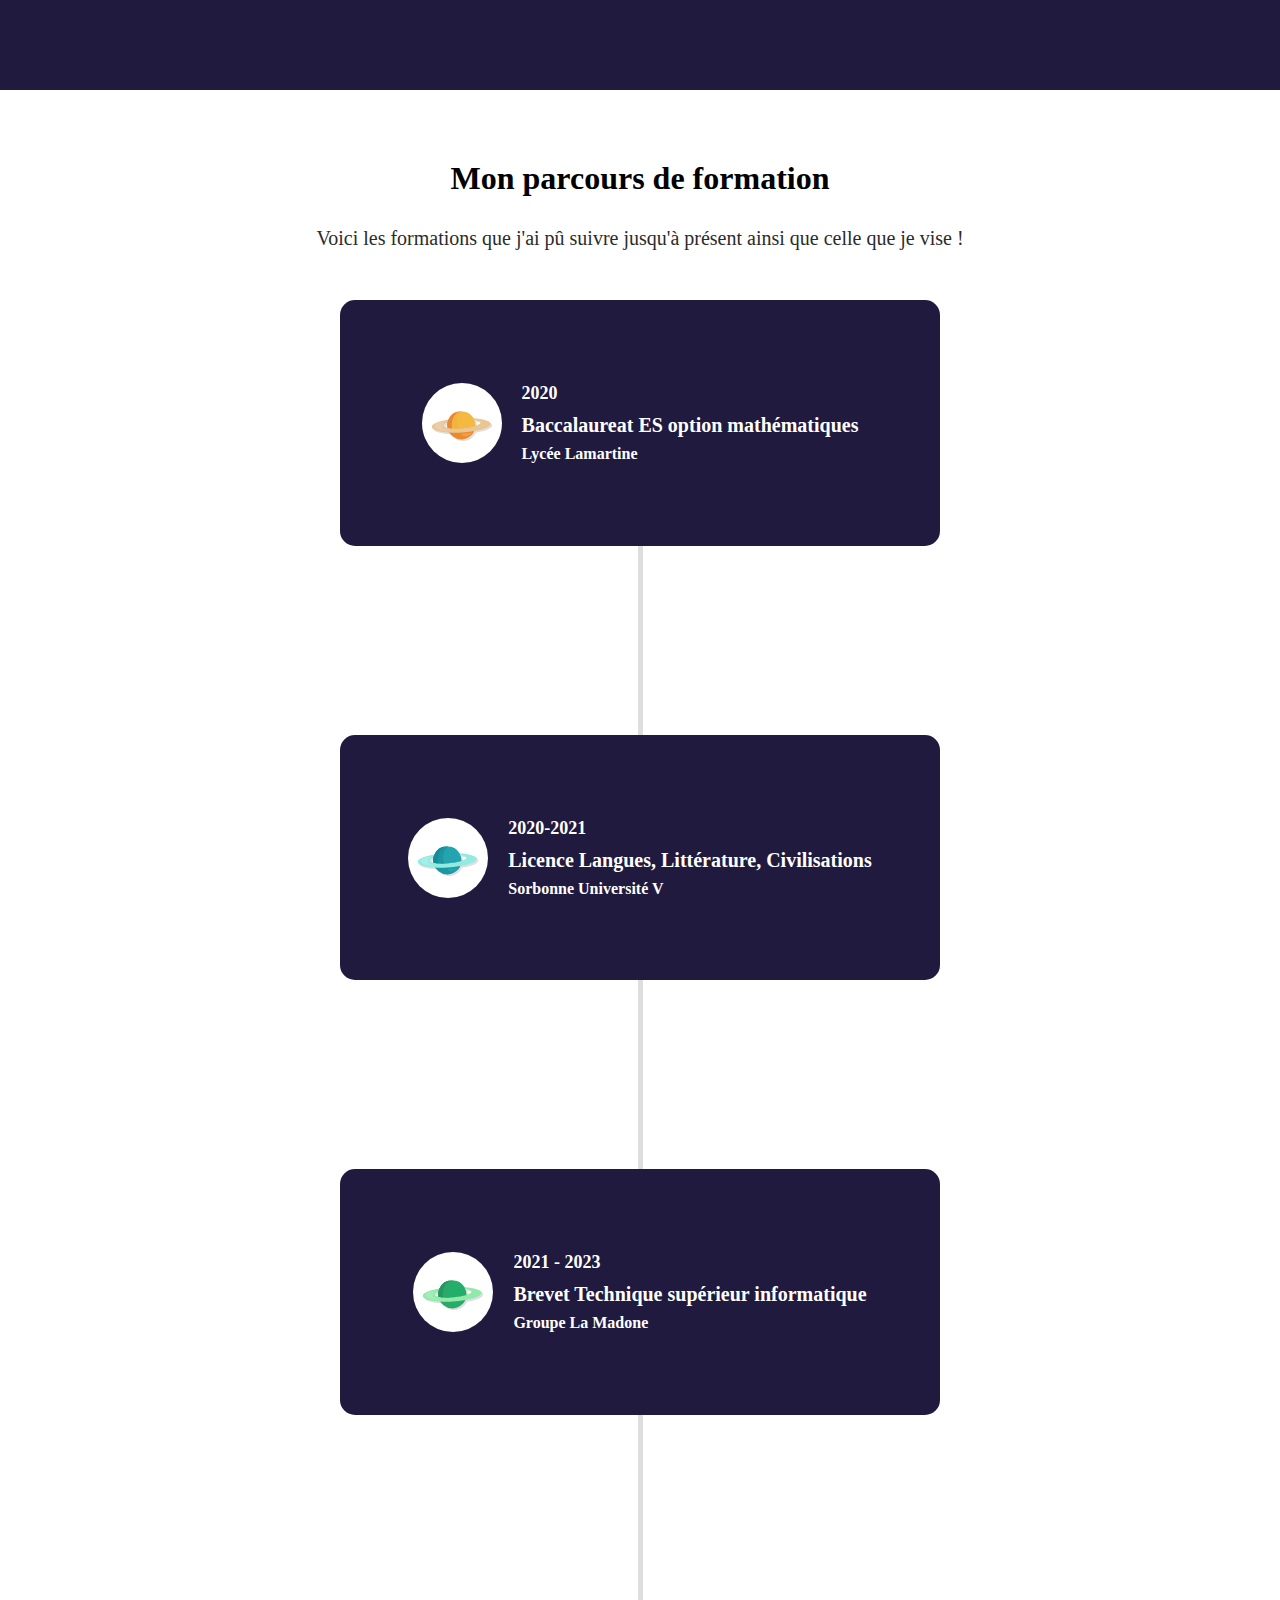
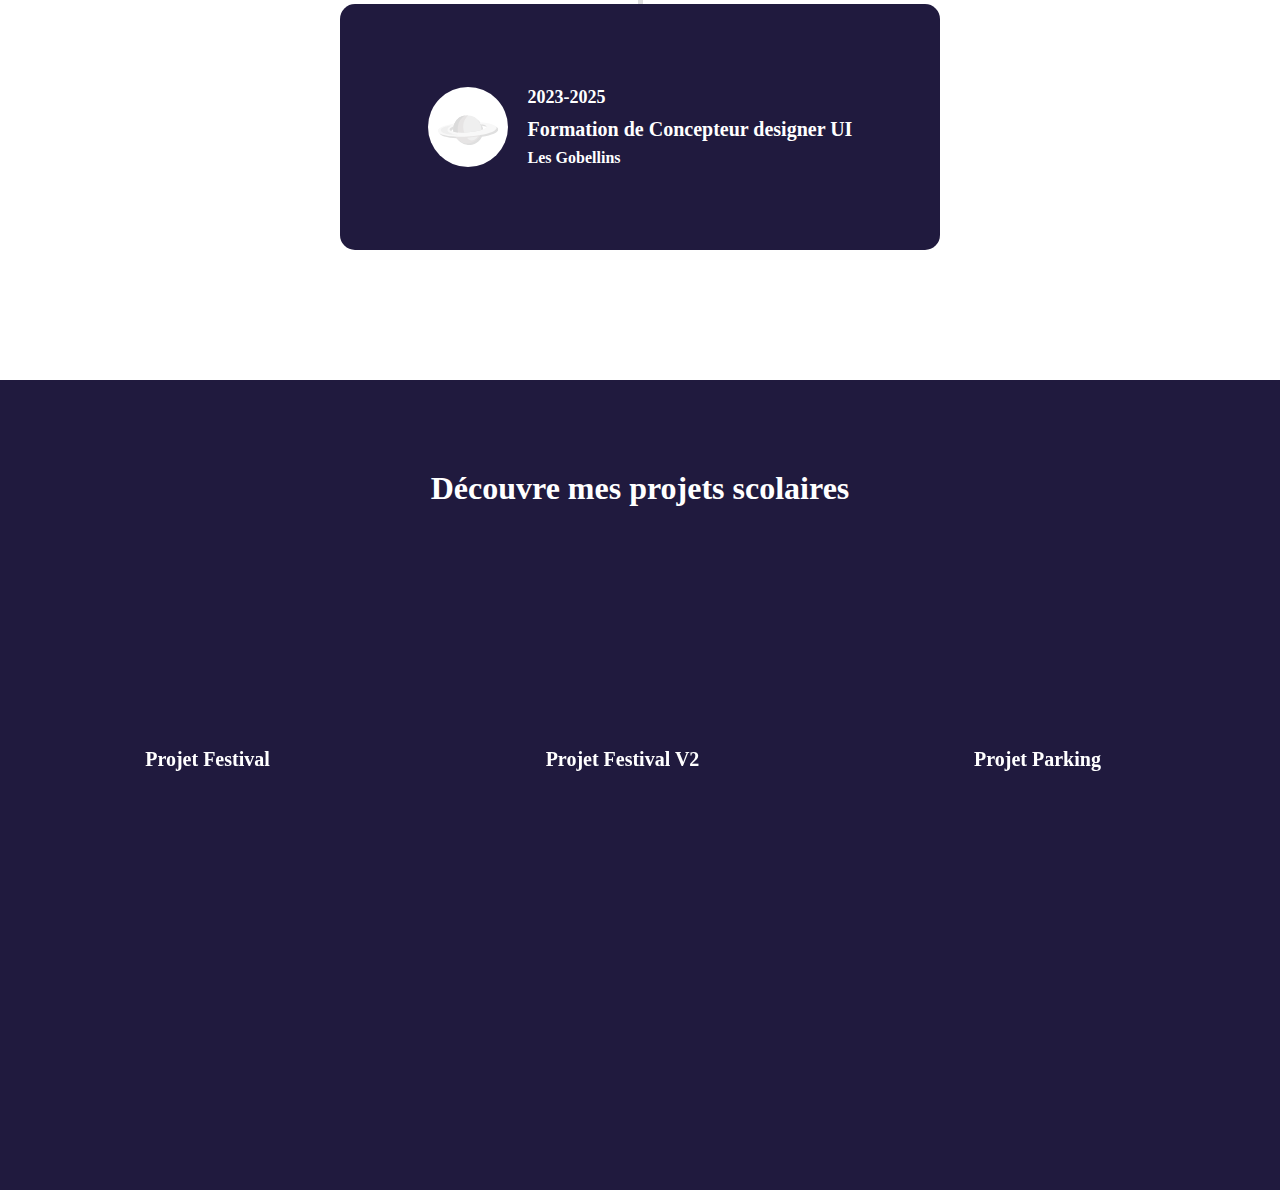
==== commit 2fad8372: "Portfolio thème violet" ====
--- a/index.html
+++ b/index.html
@@ -5,9 +5,9 @@
     <title>Namakan Portofolio</title>
     <link rel="stylesheet" href="style.css"/>
     <link rel="icon" type="image/svg" href="Public/LogoOnglet.svg" />
+    <script src="https://kit.fontawesome.com/0ad160996f.js" crossorigin="anonymous"></script>
 
 </head>
-
 
 <body>
     <header>
@@ -37,17 +37,21 @@
 
             <h2>Namakan</h2>
             <h1>MAGASSOUBA</h1>
-            <p>Passioné par le Digital et le dessin, j'ai souahité m'orienter vers l'informatique puis le Web design
-                    afin de concilier mes deux vocations tout en acquérant de l’expérience
-                    professionnelle.
+            <p>Étudiant passionné par le numérique et le dessin,
+                je possède des connaissances en matière de conception d'interfaces utilisateur intuitives, de codage et de création de contenu numérique innovant. J'ai développé des compétences en matière de conception graphique, de création d'images et de vidéos,
             </p>
             <button> <a href="Public/Cv%20design.pdf"> Télecharger mon CV !</a> </button>
         </div>
     </div>
-    <div class="Projet">
+    <style>
+        section #Project > article > div {
+            background-color: white;
+        }
+    </style>
+    <section class="Projet">
 
         <h1>Découvre mes projets personnels</h1>
-        <div class="listeProjet">
+        <article class="listeProjet">
 
             <div class="whiteBox">
                 <div class="case">
@@ -95,8 +99,8 @@
             </div>
 
 
-        </div>
-    </div>
+        </article>
+    </section>
 
     <div class="Parcours" id="Parcours">
 
--- a/style.css
+++ b/style.css
@@ -9,6 +9,10 @@
     font-display: swap;
 }
 
+::-webkit-scrollbar {
+    display: none;
+}
+
 :root{
     font-size: 16px;
     scroll-behavior: smooth;
@@ -24,7 +28,7 @@
 }
 body {
     cursor: url("Public/Pointer B.svg"), pointer;
-    background-image: url("Public/Background2(bis).svg");
+    background-image: url("Public/Background(3).jpg");
     background-size: cover;
     height: 100vh;
     width: 100vw;
@@ -40,7 +44,7 @@
 }
 
 .sticky {
-    background-color: red;
+    background-color: #400e49;
     height: 100px;
 
 }
@@ -99,7 +103,7 @@
     font-family: 'Futura', sans-serif;
     position: fixed;
     transition: 0.8s;
-    background-color: #070e21;
+    background-color: #201a3e;
     z-index: 1;
 
 
@@ -153,7 +157,6 @@
 
 
 .container {
-    background-image:url("Public/Background2(bis).svg") ;
     background-size: cover;
     height: 100vh;
     width: 100vw;
@@ -216,7 +219,7 @@
 .Projet {
 
     height: 80vh;
-    background-color: #0D022E;
+    background-color: #201a3e;
     display: flex;
     flex-direction: column;
     padding-top: 70px;
@@ -364,12 +367,14 @@
     justify-content: center;
     width: 600px;
     height: 13%;
-    background-color: #100548;
+    background-color: #201a3e;
     border-radius: 15px;
 }
 
 .Parcours .box:hover {
-   background-color: #4658A3;
+   background-color: #4a2558;
+    transition: 0.8s;
+
 }
 
 .Parcours .box h5 {
@@ -401,7 +406,7 @@
 .scolaire {
 
     height: 80vh;
-    background-color: #0D022E;
+    background-color: #201a3e;
     display: flex;
     flex-direction: column;
     padding-top: 7%;
